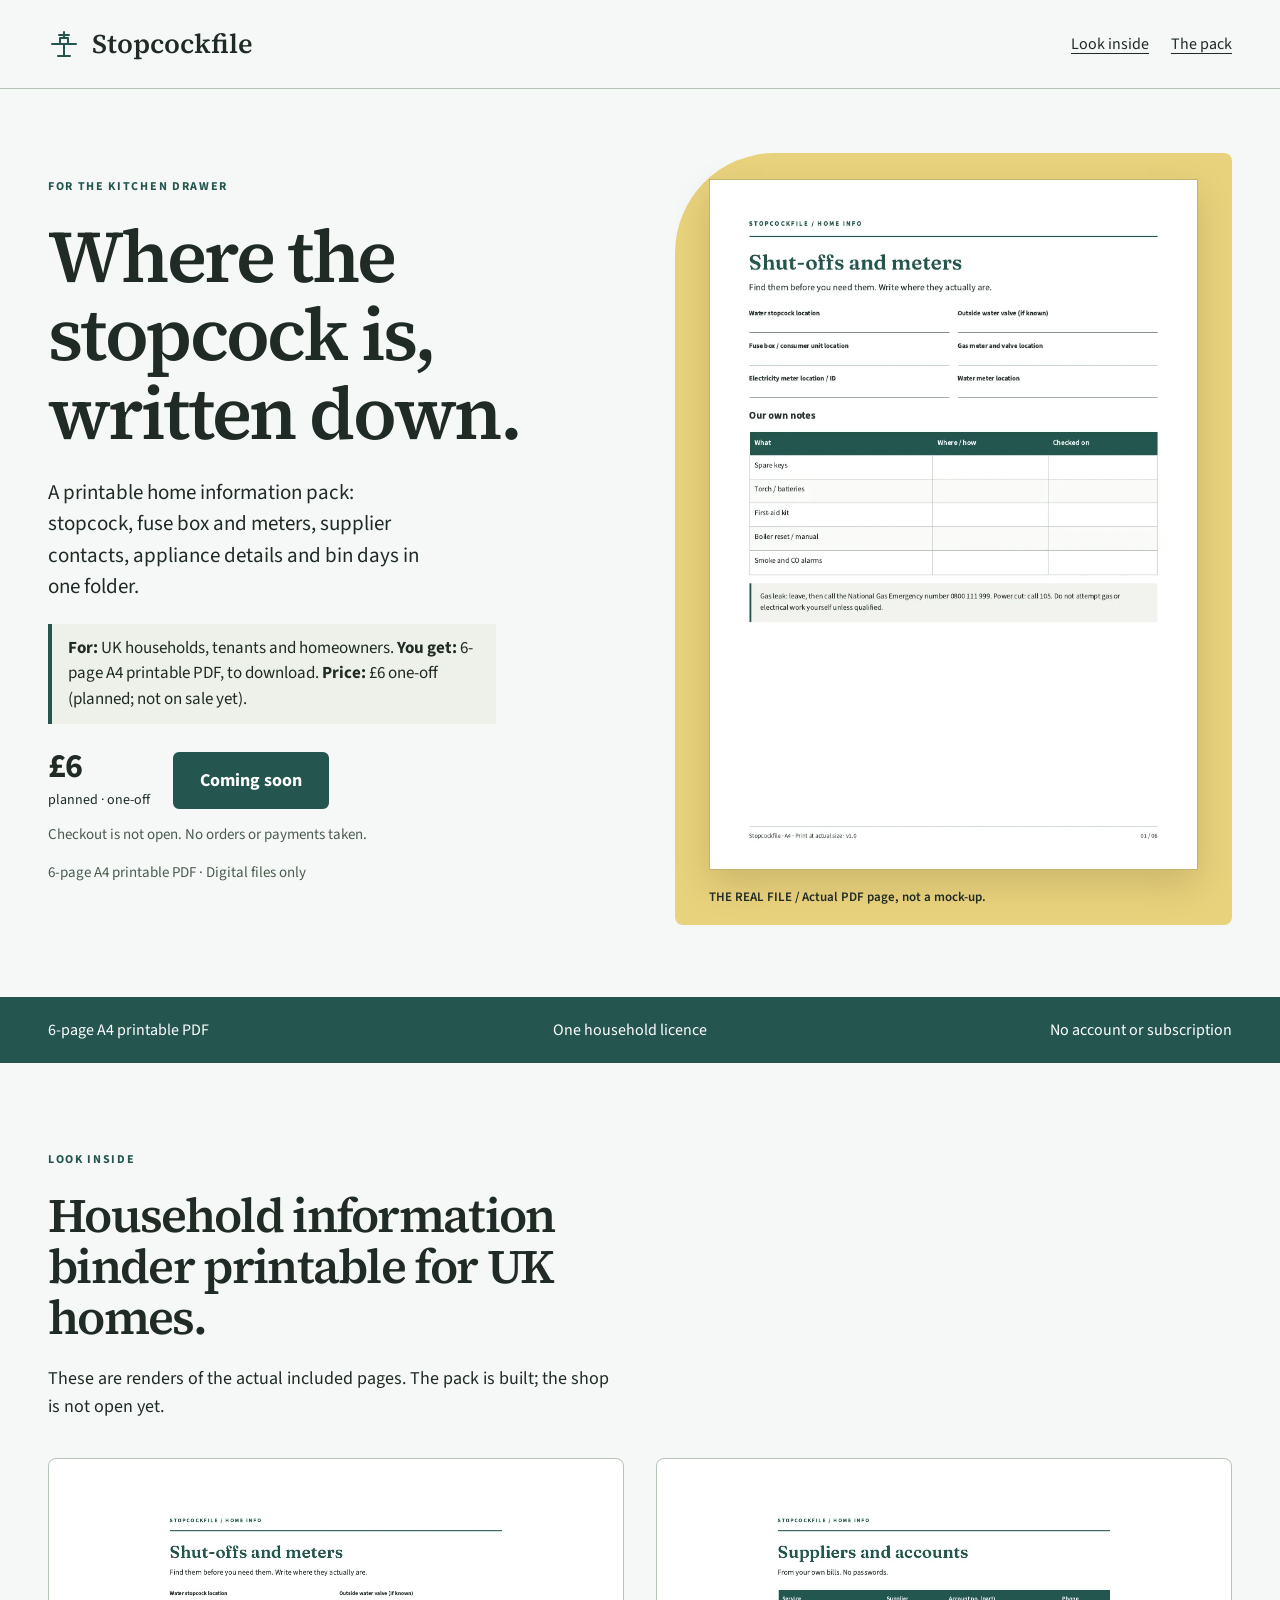
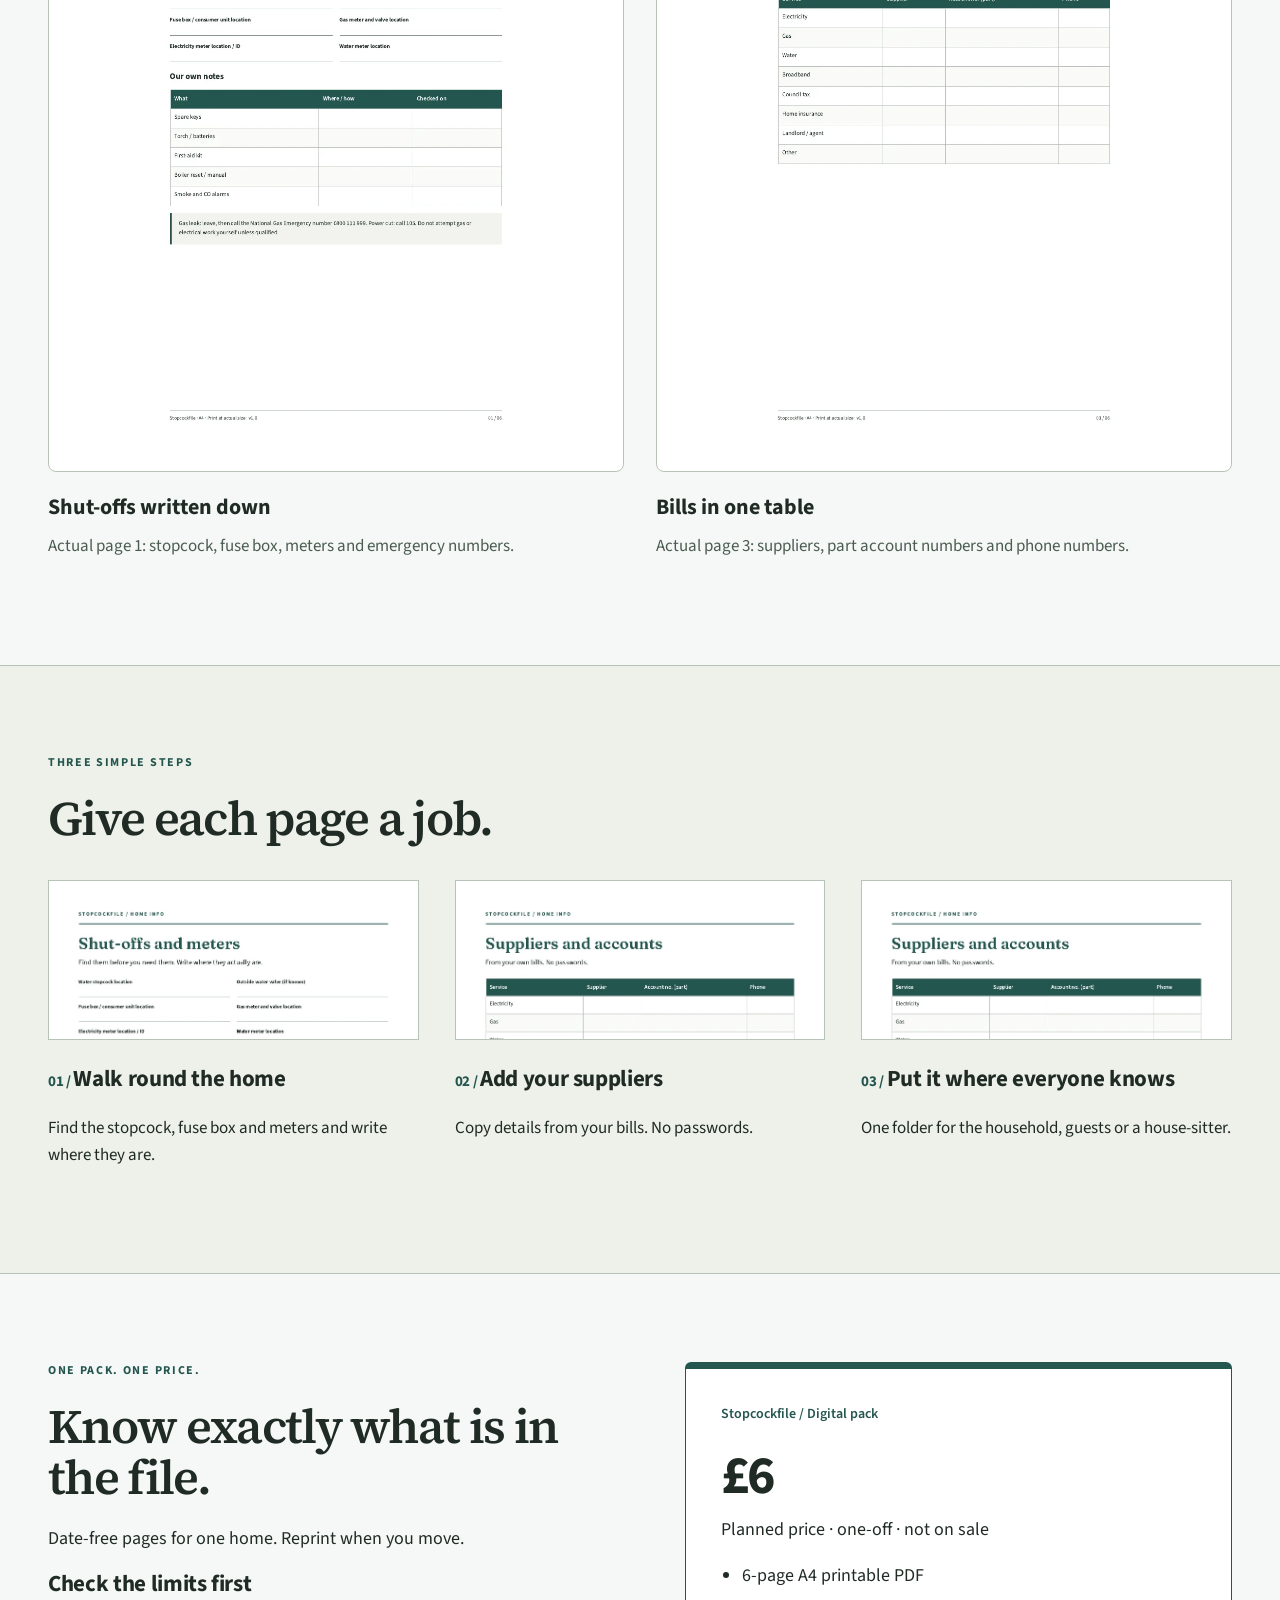
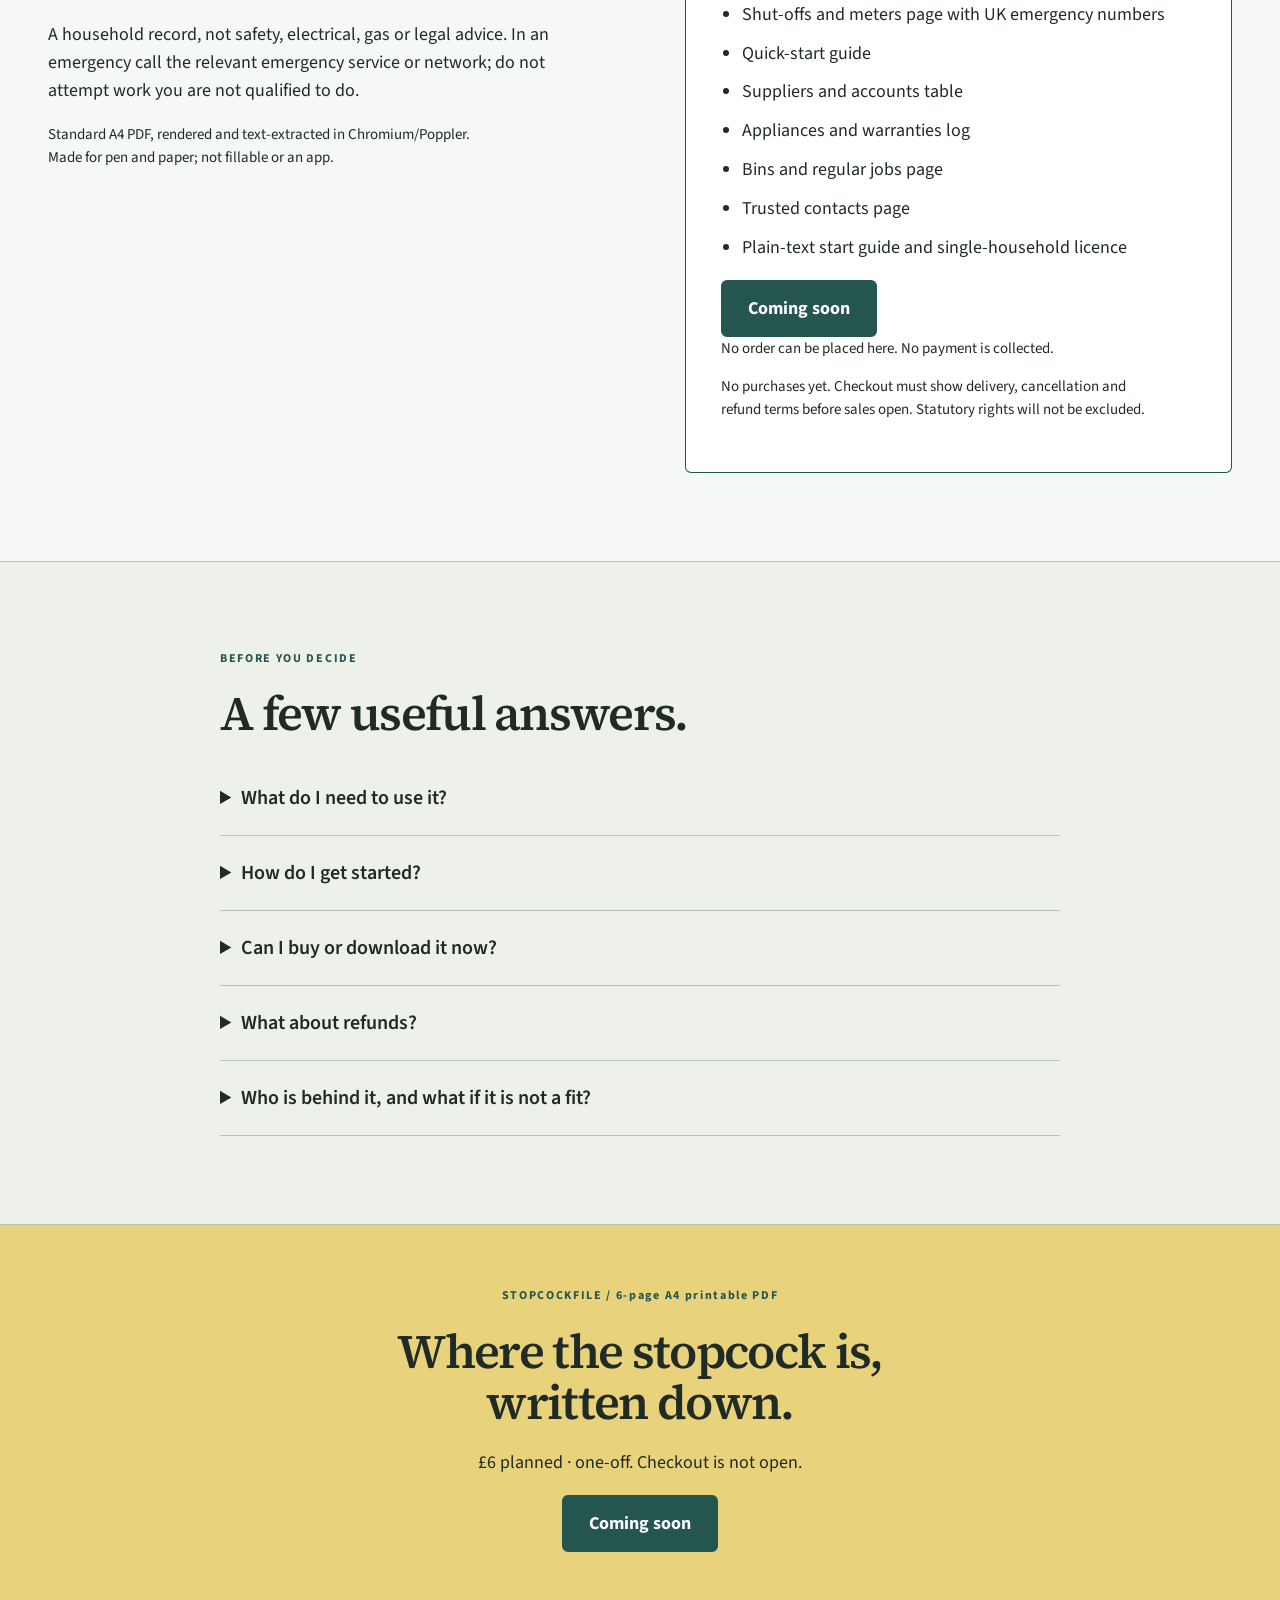
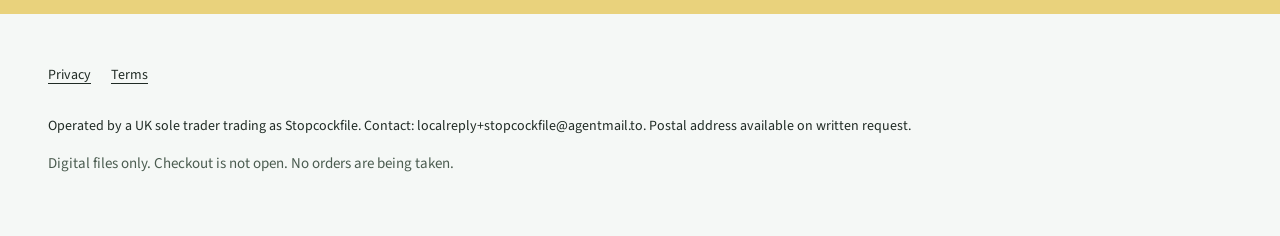
==== index.html @ 007a9d5c "Launch Stopcockfile coming-soon page (no checkout, no downloads)" ====
<!doctype html><html lang="en-GB"><head><meta charset="utf-8"><meta name="viewport" content="width=device-width, initial-scale=1"><meta http-equiv="Content-Security-Policy" content="default-src 'none'; script-src 'none'; style-src 'self'; font-src 'self'; img-src 'self'; connect-src 'self'; object-src 'none'; base-uri 'none'; form-action 'none'"><meta name="referrer" content="strict-origin-when-cross-origin"><title>Household information binder printable UK | Stopcockfile</title><meta name="description" content="Household information binder printable for UK homes. 6-page A4 printable PDF. Planned price £6 once. Checkout coming soon; no orders taken."><meta property="og:title" content="Household information binder printable UK | Stopcockfile"><meta property="og:description" content="Household information binder printable for UK homes. 6-page A4 printable PDF. Planned price £6 once. Checkout coming soon; no orders taken."><meta property="og:type" content="website"><meta property="og:image" content="https://evanturner557-del.github.io/stopcockfile/assets/preview-1.webp"><link rel="canonical" href="https://evanturner557-del.github.io/stopcockfile/"><link rel="icon" type="image/svg+xml" href="assets/mark.svg"><link rel="stylesheet" href="assets/tokens.css"><link rel="stylesheet" href="assets/site.css"></head><body><a class="skip" href="#main">Skip to content</a><header><div class="wrap nav"><a class="logo" href="index.html"><img src="assets/mark.svg" width="32" height="32" alt="">Stopcockfile</a><nav aria-label="Main navigation" class="navlinks"><a href="index.html#inside">Look inside</a><a href="index.html#details">The pack</a></nav></div></header><main id="main"><div class="wrap hero"><div><p class="eyebrow">FOR THE KITCHEN DRAWER</p><h1>Where the stopcock is, written down.</h1><p class="lede">A printable home information pack: stopcock, fuse box and meters, supplier contacts, appliance details and bin days in one folder.</p><p class="glance"><strong>For:</strong> UK households, tenants and homeowners. <strong>You get:</strong> 6-page A4 printable PDF, to download. <strong>Price:</strong> £6 one-off (planned; not on sale yet).</p><div class="pricebar"><div class="price">£6<small>planned · one-off</small></div><button type="button" disabled>Coming soon</button></div><p class="quiet">Checkout is not open. No orders or payments taken.</p><p class="quiet">6-page A4 printable PDF · Digital files only</p></div><figure class="hero-visual"><img src="assets/preview-1.webp" width="777" height="1100" alt="Household information binder printable for UK homes — actual first page of the included PDF" loading="eager" fetchpriority="high"><figcaption>THE REAL FILE / Actual PDF page, not a mock-up.</figcaption></figure></div><div class="strip"><div class="wrap"><span>6-page A4 printable PDF</span><span>One household licence</span><span>No account or subscription</span></div></div><section class="section wrap" id="inside"><div class="sectionhead"><p class="eyebrow">LOOK INSIDE</p><h2>Household information binder printable for UK homes.</h2><p>These are renders of the actual included pages. The pack is built; the shop is not open yet.</p></div><div class="proofgrid"><figure class="proof"><div class="proofpic"><img src="assets/preview-1.webp" width="777" height="1100" alt="Shut-offs written down" loading="lazy"></div><figcaption><strong>Shut-offs written down</strong><span>Actual page 1: stopcock, fuse box, meters and emergency numbers.</span></figcaption></figure><figure class="proof"><div class="proofpic"><img src="assets/preview-2.webp" width="777" height="1100" alt="Bills in one table" loading="lazy"></div><figcaption><strong>Bills in one table</strong><span>Actual page 3: suppliers, part account numbers and phone numbers.</span></figcaption></figure></div></section><section class="section how"><div class="wrap"><p class="eyebrow">THREE SIMPLE STEPS</p><h2>Give each page a job.</h2><div class="steps"><article class="step"><img src="assets/preview-1.webp" width="777" height="1100" alt="Walk round the home" loading="lazy"><h3>Walk round the home</h3><p>Find the stopcock, fuse box and meters and write where they are.</p></article><article class="step"><img src="assets/preview-2.webp" width="777" height="1100" alt="Add your suppliers" loading="lazy"><h3>Add your suppliers</h3><p>Copy details from your bills. No passwords.</p></article><article class="step"><img src="assets/preview-2.webp" width="777" height="1100" alt="Put it where everyone knows" loading="lazy"><h3>Put it where everyone knows</h3><p>One folder for the household, guests or a house-sitter.</p></article></div></div></section><section class="section wrap" id="details"><div class="pricegrid"><div><p class="eyebrow">ONE PACK. ONE PRICE.</p><h2>Know exactly what is in the file.</h2><p>Date-free pages for one home. Reprint when you move.</p><h3>Check the limits first</h3><p>A household record, not safety, electrical, gas or legal advice. In an emergency call the relevant emergency service or network; do not attempt work you are not qualified to do.</p><p class="fine">Standard A4 PDF, rendered and text-extracted in Chromium/Poppler. Made for pen and paper; not fillable or an app.</p></div><div class="pricecard"><p class="badge">Stopcockfile / Digital pack</p><p class="large">£6</p><p>Planned price · one-off · not on sale</p><ul class="list"><li>6-page A4 printable PDF</li><li>Shut-offs and meters page with UK emergency numbers</li><li>Quick-start guide</li><li>Suppliers and accounts table</li><li>Appliances and warranties log</li><li>Bins and regular jobs page</li><li>Trusted contacts page</li><li>Plain-text start guide and single-household licence</li></ul><button type="button" disabled>Coming soon</button><p class="fine">No order can be placed here. No payment is collected.</p><p class="fine">No purchases yet. Checkout must show delivery, cancellation and refund terms before sales open. Statutory rights will not be excluded.</p></div></div></section><section class="section how"><div class="wrap faq"><p class="eyebrow">BEFORE YOU DECIDE</p><h2>A few useful answers.</h2><details><summary>What do I need to use it?</summary><p>Standard A4 PDF, rendered and text-extracted in Chromium/Poppler. Made for pen and paper; not fillable or an app.</p></details><details><summary>How do I get started?</summary><p>Fill page 1 first. The rest can be added as bills arrive; no setup time is promised.</p></details><details><summary>Can I buy or download it now?</summary><p>Not yet. The files have been built, but checkout and paid delivery are not open. This page does not take orders or reserve a place.</p></details><details><summary>What about refunds?</summary><p>No purchases are being taken. Sale and delivery terms, including your cancellation and statutory rights, must be shown before checkout opens. There is no blanket “no refunds” policy.</p></details><details><summary>Who is behind it, and what if it is not a fit?</summary><p>Stopcockfile is a UK sole-trader trading name. No safety inspections, repair instructions, or gas or electrical advice. Not a tenancy, insurance or legal document. Please check the previews and limits before buying once sales open.</p></details></div></section><section class="final"><p class="eyebrow">STOPCOCKFILE / 6-page A4 printable PDF</p><h2>Where the stopcock is, written down.</h2><p>£6 planned · one-off. Checkout is not open.</p><button type="button" disabled>Coming soon</button></section></main><footer><div class="wrap"><nav class="footerlinks" aria-label="Legal"><a href="privacy.html">Privacy</a><a href="terms.html">Terms</a></nav><p class="legal">Operated by a UK sole trader trading as Stopcockfile. Contact: localreply+stopcockfile@agentmail.to. Postal address available on written request.</p><p class="quiet">Digital files only. Checkout is not open. No orders are being taken.</p></div></footer></body></html>
---- assets/tokens.css ----
:root{--primary:#24564f;--accent:#e9d27c;--paper:#f5f8f6;--ink:#202b25;--muted:#4b5c50;--line:#b8c3b8;--soft:#edf1e9;--success:#28603d;--warning:#795400;--danger:#9b2525;--neutral-0:#ffffff;--neutral-1:#f8f9f7;--neutral-2:#eff1ed;--neutral-3:#e0e5de;--neutral-4:#c5cec2;--neutral-5:#8a9787;--neutral-6:#62705f;--neutral-7:#3d4b3b;--neutral-8:#202b20;}
---- assets/site.css ----
@font-face{font-family:Text;src:url(fonts/source-sans-3-latin-wght-normal.woff2) format('woff2');font-display:swap}@font-face{font-family:Display;src:url(fonts/source-serif-4-latin-wght-normal.woff2) format('woff2');font-display:swap}*{box-sizing:border-box}html{scroll-behavior:smooth}body{margin:0;background:var(--paper);color:var(--ink);font-family:Text,Arial,sans-serif;font-size:18px;line-height:1.55}a{color:inherit;text-underline-offset:4px}a:hover{text-decoration-thickness:2px}a:focus-visible,button:focus-visible,summary:focus-visible{outline:3px solid var(--primary);outline-offset:5px}img{max-width:100%;height:auto;display:block}h1,h2,h3,p{margin-top:0}h1,h2{font-family:Display,serif;font-weight:600;letter-spacing:-.035em;line-height:1.06}h1{font-size:clamp(44px,5.8vw,76px);max-width:12ch;margin-bottom:24px}h2{font-size:clamp(34px,4vw,48px);margin-bottom:22px}h3{font-size:23px;line-height:1.2;letter-spacing:-.015em}p{max-width:63ch}button,a{touch-action:manipulation}button{font-family:inherit}button[disabled]{opacity:1;cursor:not-allowed;background:var(--primary);color:#fff;border:2px solid var(--primary);padding:14px 25px;border-radius:6px;font-size:18px;font-weight:700;min-height:52px}header{border-bottom:1px solid var(--line)}.wrap{width:min(1184px,calc(100% - 64px));margin-inline:auto}.nav{display:flex;align-items:center;justify-content:space-between;min-height:88px;gap:20px}.logo{display:flex;align-items:center;gap:12px;font-family:Display,serif;font-size:27px;text-decoration:none;font-weight:600}.logo img{width:32px;height:32px}.navlinks{display:flex;gap:22px}.navlinks a{font-size:16px;min-height:44px;display:inline-flex;align-items:center}.skip{position:absolute;left:-9999px;top:10px;background:white;padding:12px;z-index:9}.skip:focus{left:12px}.hero{display:grid;grid-template-columns:1fr 1fr;gap:70px;align-items:center;padding:64px 0 72px}.eyebrow{font-size:12px;letter-spacing:.14em;font-weight:700;color:var(--primary);margin-bottom:20px}.lede{font-size:21px;line-height:1.5;max-width:38ch}.pricebar{display:flex;gap:23px;align-items:center;margin:26px 0 12px}.price{font-size:34px;font-weight:700;letter-spacing:-.04em;line-height:1}.price small{display:block;font-size:14px;font-weight:400;letter-spacing:0;margin-top:7px;line-height:1.4}.quiet{font-size:15px;color:var(--muted)}.hero-visual{margin:0;position:relative;background:var(--accent);padding:26px 34px 18px;border-radius:100px 8px 8px 8px}.hero-visual img{width:100%;box-shadow:0 14px 35px #0002;border:1px solid #22372b30}.hero-visual figcaption{font-size:13px;margin-top:18px;font-weight:600;color:var(--ink);line-height:1.4}.strip{background:var(--primary);color:white}.strip .wrap{display:flex;justify-content:space-between;gap:20px;padding-block:21px;font-size:16px}.section{padding:88px 0}.sectionhead{max-width:650px}.proofgrid{display:grid;grid-template-columns:1fr 1fr;gap:32px;margin-top:38px}.proof{margin:0}.proofpic{background:white;border:1px solid var(--line);padding:26px;border-radius:8px}.proofpic img{max-height:560px;width:100%;object-fit:contain;object-position:top}.proof figcaption{padding:18px 0}.proof figcaption strong{display:block;font-size:22px;margin-bottom:7px}.proof figcaption span{font-size:17px;color:var(--muted)}.how{background:var(--soft);border-block:1px solid var(--line)}.steps{display:grid;grid-template-columns:repeat(3,1fr);gap:36px;margin-top:36px;counter-reset:step}.step img{height:160px;width:100%;object-fit:cover;object-position:top;border:1px solid var(--line);margin-bottom:25px;background:white}.step h3:before{counter-increment:step;content:'0' counter(step) ' / ';color:var(--primary);font-size:15px}.step p{font-size:17px}.pricegrid{display:grid;grid-template-columns:1fr 1fr;gap:90px;align-items:start}.pricecard{background:#fff;border:1px solid var(--primary);border-top:7px solid var(--primary);padding:35px;border-radius:6px}.pricecard .large{font-size:54px;line-height:1;letter-spacing:-.05em;font-weight:700;margin:24px 0 12px}.list{padding-left:21px}.list li{margin-bottom:11px}.fine{font-size:15px}.faq{max-width:840px;margin:auto}.faq details{border-bottom:1px solid var(--line);padding:10px 0}.faq summary{font-weight:600;cursor:pointer;min-height:52px;padding:12px 32px 12px 0;line-height:1.5;font-size:20px}.faq details p{padding-right:30px;font-size:17px}.final{text-align:center;background:var(--accent);padding:62px 20px}.final p{margin-inline:auto}.final h2{max-width:20ch;margin-inline:auto}footer{padding:40px 0 46px;font-size:14px}.footerlinks{display:flex;gap:20px;flex-wrap:wrap;margin-bottom:18px}.footerlinks a{min-height:44px;display:flex;align-items:center}.legal{max-width:900px;overflow-wrap:anywhere}main.document{max-width:820px;padding:65px 0 90px}.document h1{font-size:54px;max-width:none}.document h2{font-size:29px;margin-top:38px}.document p,.document li{font-size:18px}.badge{font-size:14px;font-weight:600;color:var(--primary)}.sr{position:absolute;width:1px;height:1px;overflow:hidden;clip:rect(0,0,0,0)}@media(max-width:800px){.wrap{width:calc(100% - 40px)}.hero{gap:34px;padding:40px 0 45px}.nav{min-height:72px}.logo{font-size:24px}.navlinks{gap:14px}.navlinks a{font-size:14px}.hero-visual{padding:24px 20px 16px;border-top-left-radius:65px}.lede{font-size:19px}.section{padding:60px 0}.pricegrid{gap:35px}.steps{gap:22px}.pricecard{padding:25px}.proofpic{padding:18px}}@media(max-width:600px){.hero{display:block;padding-top:32px}.eyebrow{font-size:10px;margin-bottom:15px}h1{font-size:45px;max-width:12ch;margin-bottom:19px}.hero .lede{font-size:18px;line-height:1.5;margin-bottom:18px}.hero-visual{margin-top:32px;padding:26px 30px 17px}.pricebar{margin:21px 0 10px;gap:21px}.price{font-size:31px}.quiet{font-size:14px}.navlinks a{font-size:13px}.navlinks a:last-child{display:none}.logo{font-size:23px}.strip .wrap{display:grid;grid-template-columns:1fr;gap:8px;padding-block:20px}.proofgrid,.steps,.pricegrid{grid-template-columns:1fr;gap:24px}.proofgrid{margin-top:28px}.step{display:grid;grid-template-columns:86px 1fr;column-gap:19px}.step img{grid-row:1/3;height:118px;margin:0}.step h3{font-size:21px;margin-bottom:10px}.step p{font-size:16px}.pricegrid{gap:30px}.section{padding:52px 0}.proofpic img{max-height:430px}.final{padding:46px 20px}.document h1{font-size:40px}.document h2{font-size:27px}.navlinks{gap:10px}.legal{font-size:13px}.faq summary{font-size:18px}}@media(prefers-reduced-motion:reduce){html{scroll-behavior:auto}}
.glance{font-size:17px;line-height:1.5;background:var(--soft);border-left:4px solid var(--primary);padding:12px 16px;margin:0 0 22px;max-width:56ch}
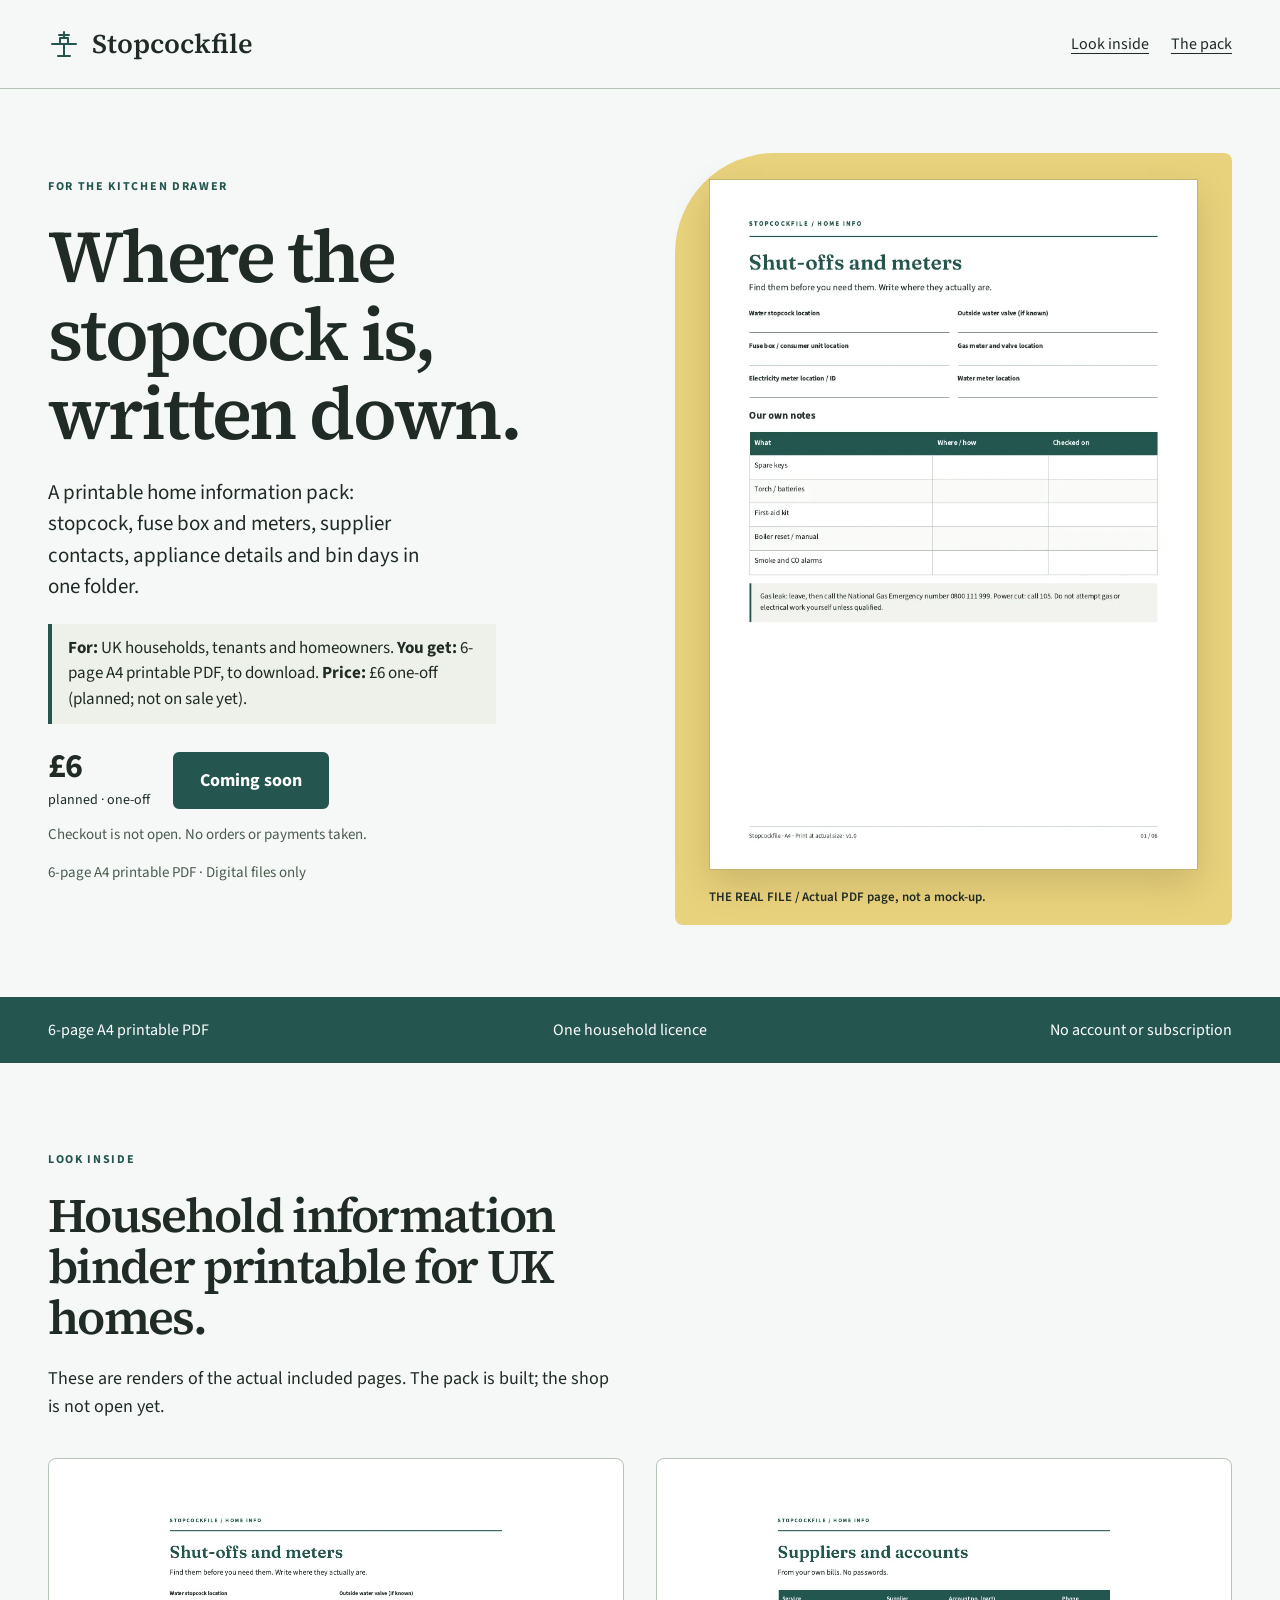
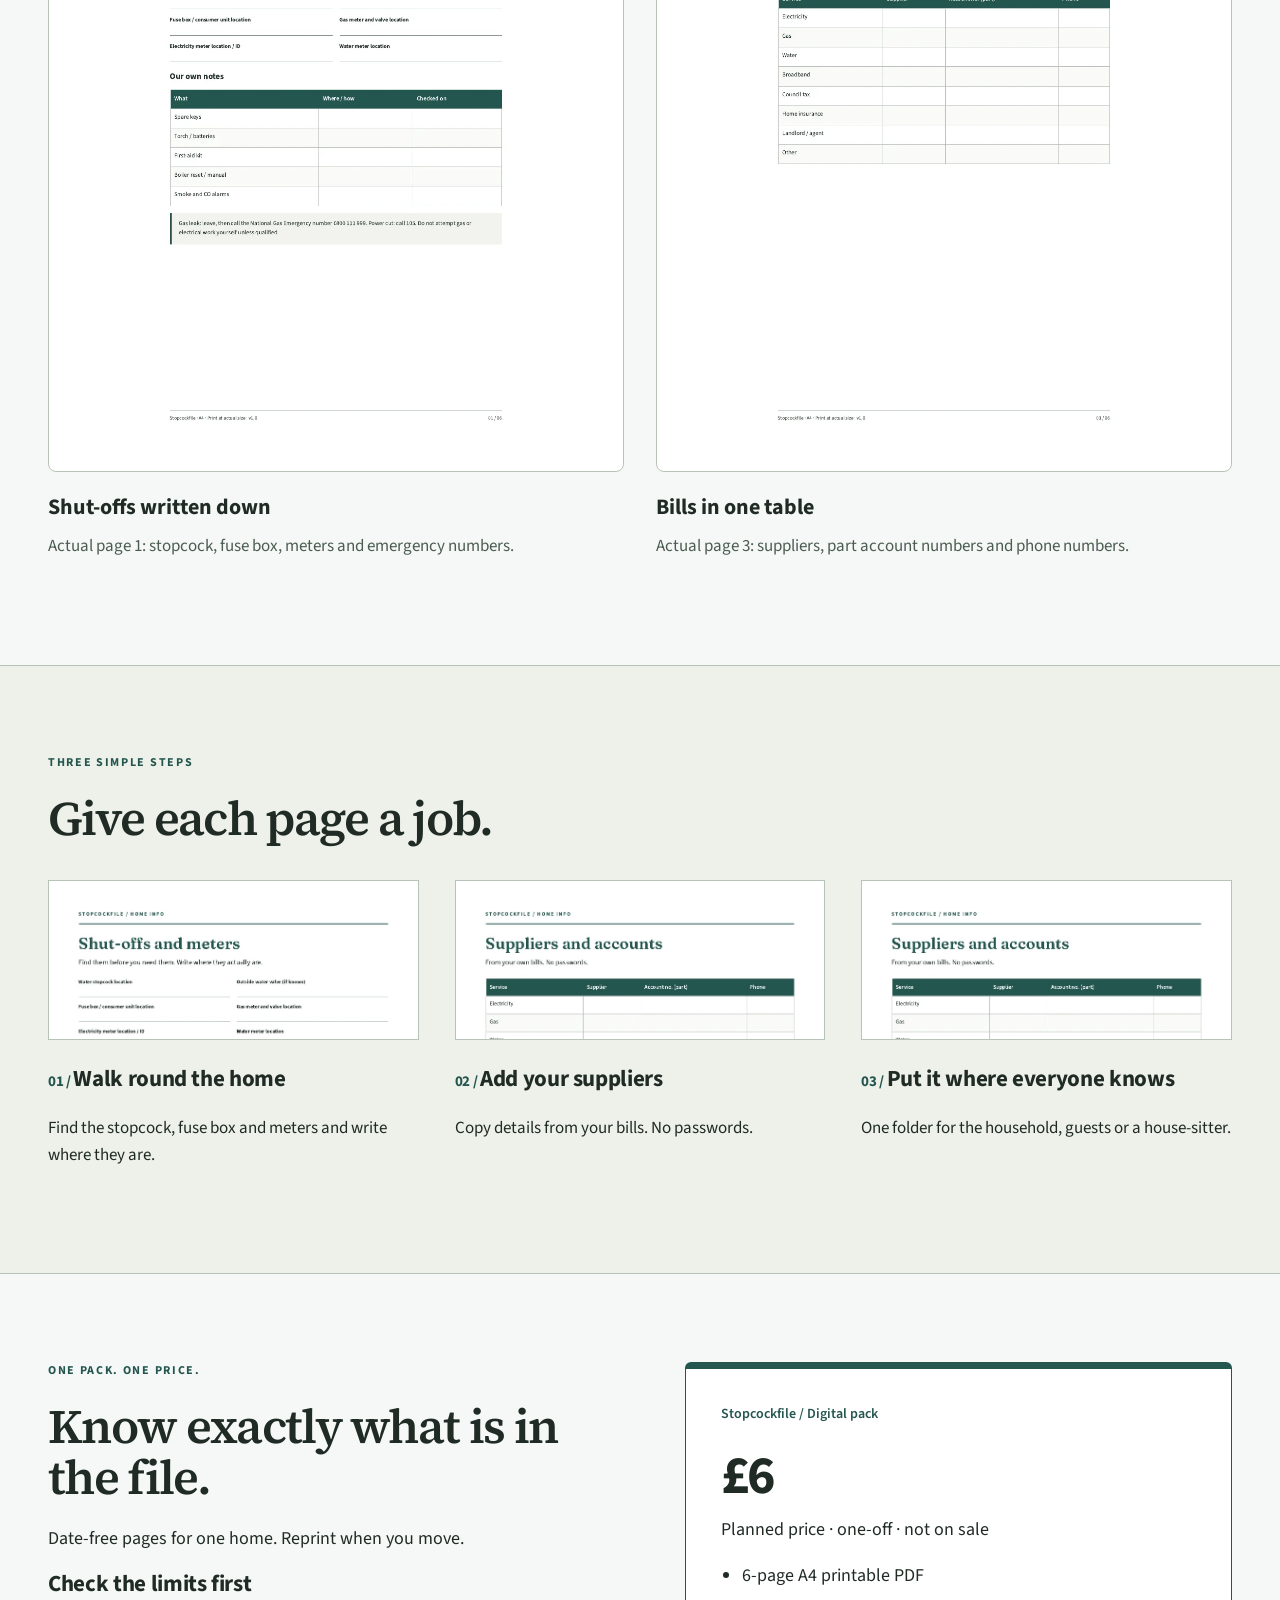
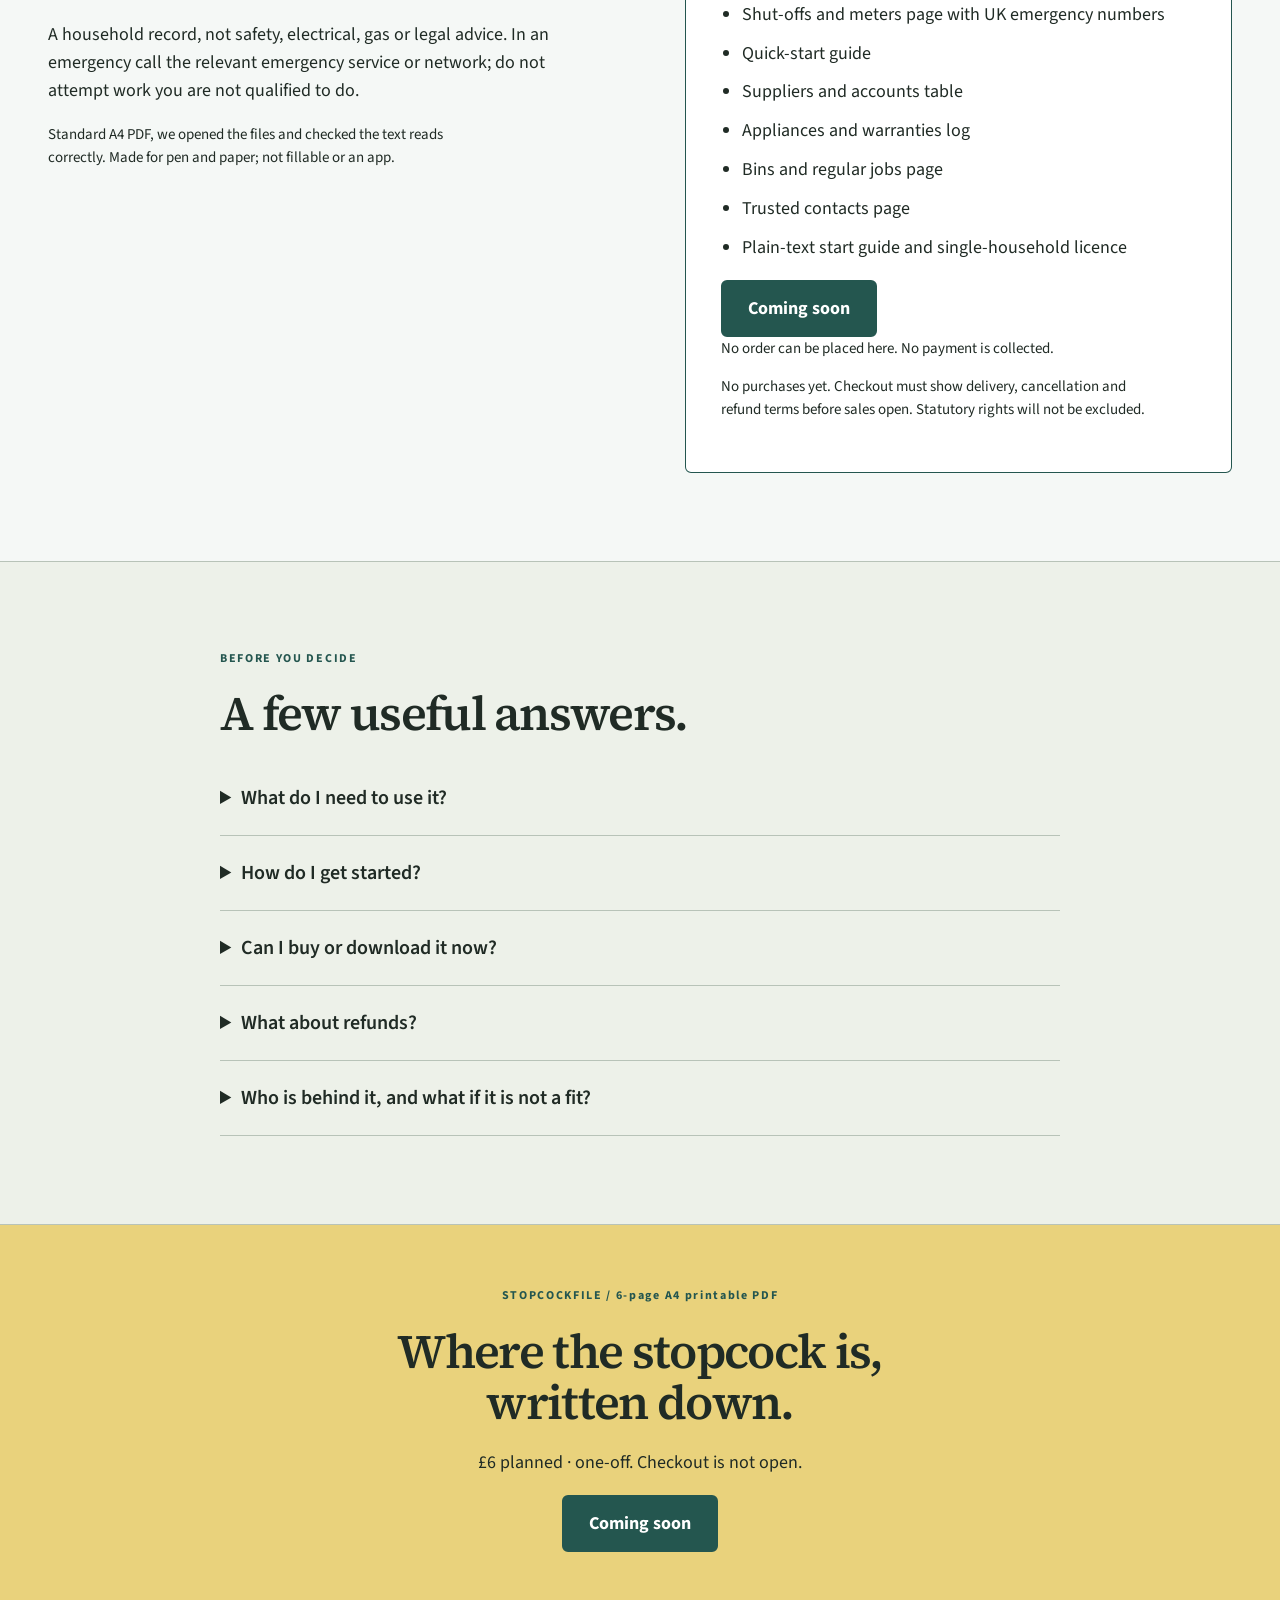
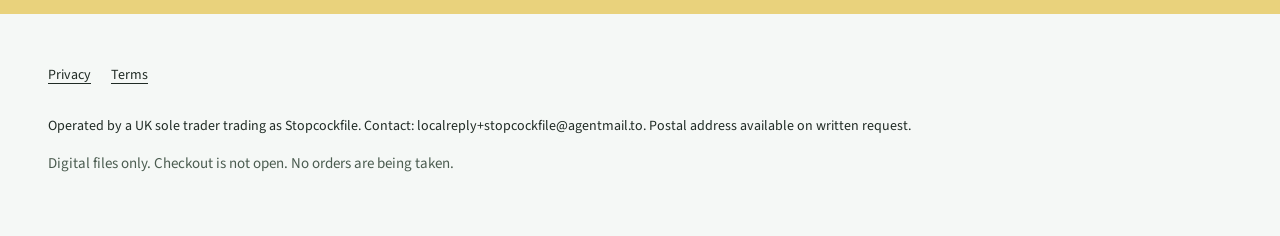
==== commit 75b8c5fc: "Plain privacy wording (hosted on GitHub Pages), plain testing wording" ====
--- a/index.html
+++ b/index.html
@@ -1 +1 @@
-<!doctype html><html lang="en-GB"><head><meta charset="utf-8"><meta name="viewport" content="width=device-width, initial-scale=1"><meta http-equiv="Content-Security-Policy" content="default-src 'none'; script-src 'none'; style-src 'self'; font-src 'self'; img-src 'self'; connect-src 'self'; object-src 'none'; base-uri 'none'; form-action 'none'"><meta name="referrer" content="strict-origin-when-cross-origin"><title>Household information binder printable UK | Stopcockfile</title><meta name="description" content="Household information binder printable for UK homes. 6-page A4 printable PDF. Planned price £6 once. Checkout coming soon; no orders taken."><meta property="og:title" content="Household information binder printable UK | Stopcockfile"><meta property="og:description" content="Household information binder printable for UK homes. 6-page A4 printable PDF. Planned price £6 once. Checkout coming soon; no orders taken."><meta property="og:type" content="website"><meta property="og:image" content="https://evanturner557-del.github.io/stopcockfile/assets/preview-1.webp"><link rel="canonical" href="https://evanturner557-del.github.io/stopcockfile/"><link rel="icon" type="image/svg+xml" href="assets/mark.svg"><link rel="stylesheet" href="assets/tokens.css"><link rel="stylesheet" href="assets/site.css"></head><body><a class="skip" href="#main">Skip to content</a><header><div class="wrap nav"><a class="logo" href="index.html"><img src="assets/mark.svg" width="32" height="32" alt="">Stopcockfile</a><nav aria-label="Main navigation" class="navlinks"><a href="index.html#inside">Look inside</a><a href="index.html#details">The pack</a></nav></div></header><main id="main"><div class="wrap hero"><div><p class="eyebrow">FOR THE KITCHEN DRAWER</p><h1>Where the stopcock is, written down.</h1><p class="lede">A printable home information pack: stopcock, fuse box and meters, supplier contacts, appliance details and bin days in one folder.</p><p class="glance"><strong>For:</strong> UK households, tenants and homeowners. <strong>You get:</strong> 6-page A4 printable PDF, to download. <strong>Price:</strong> £6 one-off (planned; not on sale yet).</p><div class="pricebar"><div class="price">£6<small>planned · one-off</small></div><button type="button" disabled>Coming soon</button></div><p class="quiet">Checkout is not open. No orders or payments taken.</p><p class="quiet">6-page A4 printable PDF · Digital files only</p></div><figure class="hero-visual"><img src="assets/preview-1.webp" width="777" height="1100" alt="Household information binder printable for UK homes — actual first page of the included PDF" loading="eager" fetchpriority="high"><figcaption>THE REAL FILE / Actual PDF page, not a mock-up.</figcaption></figure></div><div class="strip"><div class="wrap"><span>6-page A4 printable PDF</span><span>One household licence</span><span>No account or subscription</span></div></div><section class="section wrap" id="inside"><div class="sectionhead"><p class="eyebrow">LOOK INSIDE</p><h2>Household information binder printable for UK homes.</h2><p>These are renders of the actual included pages. The pack is built; the shop is not open yet.</p></div><div class="proofgrid"><figure class="proof"><div class="proofpic"><img src="assets/preview-1.webp" width="777" height="1100" alt="Shut-offs written down" loading="lazy"></div><figcaption><strong>Shut-offs written down</strong><span>Actual page 1: stopcock, fuse box, meters and emergency numbers.</span></figcaption></figure><figure class="proof"><div class="proofpic"><img src="assets/preview-2.webp" width="777" height="1100" alt="Bills in one table" loading="lazy"></div><figcaption><strong>Bills in one table</strong><span>Actual page 3: suppliers, part account numbers and phone numbers.</span></figcaption></figure></div></section><section class="section how"><div class="wrap"><p class="eyebrow">THREE SIMPLE STEPS</p><h2>Give each page a job.</h2><div class="steps"><article class="step"><img src="assets/preview-1.webp" width="777" height="1100" alt="Walk round the home" loading="lazy"><h3>Walk round the home</h3><p>Find the stopcock, fuse box and meters and write where they are.</p></article><article class="step"><img src="assets/preview-2.webp" width="777" height="1100" alt="Add your suppliers" loading="lazy"><h3>Add your suppliers</h3><p>Copy details from your bills. No passwords.</p></article><article class="step"><img src="assets/preview-2.webp" width="777" height="1100" alt="Put it where everyone knows" loading="lazy"><h3>Put it where everyone knows</h3><p>One folder for the household, guests or a house-sitter.</p></article></div></div></section><section class="section wrap" id="details"><div class="pricegrid"><div><p class="eyebrow">ONE PACK. ONE PRICE.</p><h2>Know exactly what is in the file.</h2><p>Date-free pages for one home. Reprint when you move.</p><h3>Check the limits first</h3><p>A household record, not safety, electrical, gas or legal advice. In an emergency call the relevant emergency service or network; do not attempt work you are not qualified to do.</p><p class="fine">Standard A4 PDF, rendered and text-extracted in Chromium/Poppler. Made for pen and paper; not fillable or an app.</p></div><div class="pricecard"><p class="badge">Stopcockfile / Digital pack</p><p class="large">£6</p><p>Planned price · one-off · not on sale</p><ul class="list"><li>6-page A4 printable PDF</li><li>Shut-offs and meters page with UK emergency numbers</li><li>Quick-start guide</li><li>Suppliers and accounts table</li><li>Appliances and warranties log</li><li>Bins and regular jobs page</li><li>Trusted contacts page</li><li>Plain-text start guide and single-household licence</li></ul><button type="button" disabled>Coming soon</button><p class="fine">No order can be placed here. No payment is collected.</p><p class="fine">No purchases yet. Checkout must show delivery, cancellation and refund terms before sales open. Statutory rights will not be excluded.</p></div></div></section><section class="section how"><div class="wrap faq"><p class="eyebrow">BEFORE YOU DECIDE</p><h2>A few useful answers.</h2><details><summary>What do I need to use it?</summary><p>Standard A4 PDF, rendered and text-extracted in Chromium/Poppler. Made for pen and paper; not fillable or an app.</p></details><details><summary>How do I get started?</summary><p>Fill page 1 first. The rest can be added as bills arrive; no setup time is promised.</p></details><details><summary>Can I buy or download it now?</summary><p>Not yet. The files have been built, but checkout and paid delivery are not open. This page does not take orders or reserve a place.</p></details><details><summary>What about refunds?</summary><p>No purchases are being taken. Sale and delivery terms, including your cancellation and statutory rights, must be shown before checkout opens. There is no blanket “no refunds” policy.</p></details><details><summary>Who is behind it, and what if it is not a fit?</summary><p>Stopcockfile is a UK sole-trader trading name. No safety inspections, repair instructions, or gas or electrical advice. Not a tenancy, insurance or legal document. Please check the previews and limits before buying once sales open.</p></details></div></section><section class="final"><p class="eyebrow">STOPCOCKFILE / 6-page A4 printable PDF</p><h2>Where the stopcock is, written down.</h2><p>£6 planned · one-off. Checkout is not open.</p><button type="button" disabled>Coming soon</button></section></main><footer><div class="wrap"><nav class="footerlinks" aria-label="Legal"><a href="privacy.html">Privacy</a><a href="terms.html">Terms</a></nav><p class="legal">Operated by a UK sole trader trading as Stopcockfile. Contact: localreply+stopcockfile@agentmail.to. Postal address available on written request.</p><p class="quiet">Digital files only. Checkout is not open. No orders are being taken.</p></div></footer></body></html>+<!doctype html><html lang="en-GB"><head><meta charset="utf-8"><meta name="viewport" content="width=device-width, initial-scale=1"><meta http-equiv="Content-Security-Policy" content="default-src 'none'; script-src 'none'; style-src 'self'; font-src 'self'; img-src 'self'; connect-src 'self'; object-src 'none'; base-uri 'none'; form-action 'none'"><meta name="referrer" content="strict-origin-when-cross-origin"><title>Household information binder printable UK | Stopcockfile</title><meta name="description" content="Household information binder printable for UK homes. 6-page A4 printable PDF. Planned price £6 once. Checkout coming soon; no orders taken."><meta property="og:title" content="Household information binder printable UK | Stopcockfile"><meta property="og:description" content="Household information binder printable for UK homes. 6-page A4 printable PDF. Planned price £6 once. Checkout coming soon; no orders taken."><meta property="og:type" content="website"><meta property="og:image" content="https://evanturner557-del.github.io/stopcockfile/assets/preview-1.webp"><link rel="canonical" href="https://evanturner557-del.github.io/stopcockfile/"><link rel="icon" type="image/svg+xml" href="assets/mark.svg"><link rel="stylesheet" href="assets/tokens.css"><link rel="stylesheet" href="assets/site.css"></head><body><a class="skip" href="#main">Skip to content</a><header><div class="wrap nav"><a class="logo" href="index.html"><img src="assets/mark.svg" width="32" height="32" alt="">Stopcockfile</a><nav aria-label="Main navigation" class="navlinks"><a href="index.html#inside">Look inside</a><a href="index.html#details">The pack</a></nav></div></header><main id="main"><div class="wrap hero"><div><p class="eyebrow">FOR THE KITCHEN DRAWER</p><h1>Where the stopcock is, written down.</h1><p class="lede">A printable home information pack: stopcock, fuse box and meters, supplier contacts, appliance details and bin days in one folder.</p><p class="glance"><strong>For:</strong> UK households, tenants and homeowners. <strong>You get:</strong> 6-page A4 printable PDF, to download. <strong>Price:</strong> £6 one-off (planned; not on sale yet).</p><div class="pricebar"><div class="price">£6<small>planned · one-off</small></div><button type="button" disabled>Coming soon</button></div><p class="quiet">Checkout is not open. No orders or payments taken.</p><p class="quiet">6-page A4 printable PDF · Digital files only</p></div><figure class="hero-visual"><img src="assets/preview-1.webp" width="777" height="1100" alt="Household information binder printable for UK homes — actual first page of the included PDF" loading="eager" fetchpriority="high"><figcaption>THE REAL FILE / Actual PDF page, not a mock-up.</figcaption></figure></div><div class="strip"><div class="wrap"><span>6-page A4 printable PDF</span><span>One household licence</span><span>No account or subscription</span></div></div><section class="section wrap" id="inside"><div class="sectionhead"><p class="eyebrow">LOOK INSIDE</p><h2>Household information binder printable for UK homes.</h2><p>These are renders of the actual included pages. The pack is built; the shop is not open yet.</p></div><div class="proofgrid"><figure class="proof"><div class="proofpic"><img src="assets/preview-1.webp" width="777" height="1100" alt="Shut-offs written down" loading="lazy"></div><figcaption><strong>Shut-offs written down</strong><span>Actual page 1: stopcock, fuse box, meters and emergency numbers.</span></figcaption></figure><figure class="proof"><div class="proofpic"><img src="assets/preview-2.webp" width="777" height="1100" alt="Bills in one table" loading="lazy"></div><figcaption><strong>Bills in one table</strong><span>Actual page 3: suppliers, part account numbers and phone numbers.</span></figcaption></figure></div></section><section class="section how"><div class="wrap"><p class="eyebrow">THREE SIMPLE STEPS</p><h2>Give each page a job.</h2><div class="steps"><article class="step"><img src="assets/preview-1.webp" width="777" height="1100" alt="Walk round the home" loading="lazy"><h3>Walk round the home</h3><p>Find the stopcock, fuse box and meters and write where they are.</p></article><article class="step"><img src="assets/preview-2.webp" width="777" height="1100" alt="Add your suppliers" loading="lazy"><h3>Add your suppliers</h3><p>Copy details from your bills. No passwords.</p></article><article class="step"><img src="assets/preview-2.webp" width="777" height="1100" alt="Put it where everyone knows" loading="lazy"><h3>Put it where everyone knows</h3><p>One folder for the household, guests or a house-sitter.</p></article></div></div></section><section class="section wrap" id="details"><div class="pricegrid"><div><p class="eyebrow">ONE PACK. ONE PRICE.</p><h2>Know exactly what is in the file.</h2><p>Date-free pages for one home. Reprint when you move.</p><h3>Check the limits first</h3><p>A household record, not safety, electrical, gas or legal advice. In an emergency call the relevant emergency service or network; do not attempt work you are not qualified to do.</p><p class="fine">Standard A4 PDF, we opened the files and checked the text reads correctly. Made for pen and paper; not fillable or an app.</p></div><div class="pricecard"><p class="badge">Stopcockfile / Digital pack</p><p class="large">£6</p><p>Planned price · one-off · not on sale</p><ul class="list"><li>6-page A4 printable PDF</li><li>Shut-offs and meters page with UK emergency numbers</li><li>Quick-start guide</li><li>Suppliers and accounts table</li><li>Appliances and warranties log</li><li>Bins and regular jobs page</li><li>Trusted contacts page</li><li>Plain-text start guide and single-household licence</li></ul><button type="button" disabled>Coming soon</button><p class="fine">No order can be placed here. No payment is collected.</p><p class="fine">No purchases yet. Checkout must show delivery, cancellation and refund terms before sales open. Statutory rights will not be excluded.</p></div></div></section><section class="section how"><div class="wrap faq"><p class="eyebrow">BEFORE YOU DECIDE</p><h2>A few useful answers.</h2><details><summary>What do I need to use it?</summary><p>Standard A4 PDF, we opened the files and checked the text reads correctly. Made for pen and paper; not fillable or an app.</p></details><details><summary>How do I get started?</summary><p>Fill page 1 first. The rest can be added as bills arrive; no setup time is promised.</p></details><details><summary>Can I buy or download it now?</summary><p>Not yet. The files have been built, but checkout and paid delivery are not open. This page does not take orders or reserve a place.</p></details><details><summary>What about refunds?</summary><p>No purchases are being taken. Sale and delivery terms, including your cancellation and statutory rights, must be shown before checkout opens. There is no blanket “no refunds” policy.</p></details><details><summary>Who is behind it, and what if it is not a fit?</summary><p>Stopcockfile is a UK sole-trader trading name. No safety inspections, repair instructions, or gas or electrical advice. Not a tenancy, insurance or legal document. Please check the previews and limits before buying once sales open.</p></details></div></section><section class="final"><p class="eyebrow">STOPCOCKFILE / 6-page A4 printable PDF</p><h2>Where the stopcock is, written down.</h2><p>£6 planned · one-off. Checkout is not open.</p><button type="button" disabled>Coming soon</button></section></main><footer><div class="wrap"><nav class="footerlinks" aria-label="Legal"><a href="privacy.html">Privacy</a><a href="terms.html">Terms</a></nav><p class="legal">Operated by a UK sole trader trading as Stopcockfile. Contact: localreply+stopcockfile@agentmail.to. Postal address available on written request.</p><p class="quiet">Digital files only. Checkout is not open. No orders are being taken.</p></div></footer></body></html>
